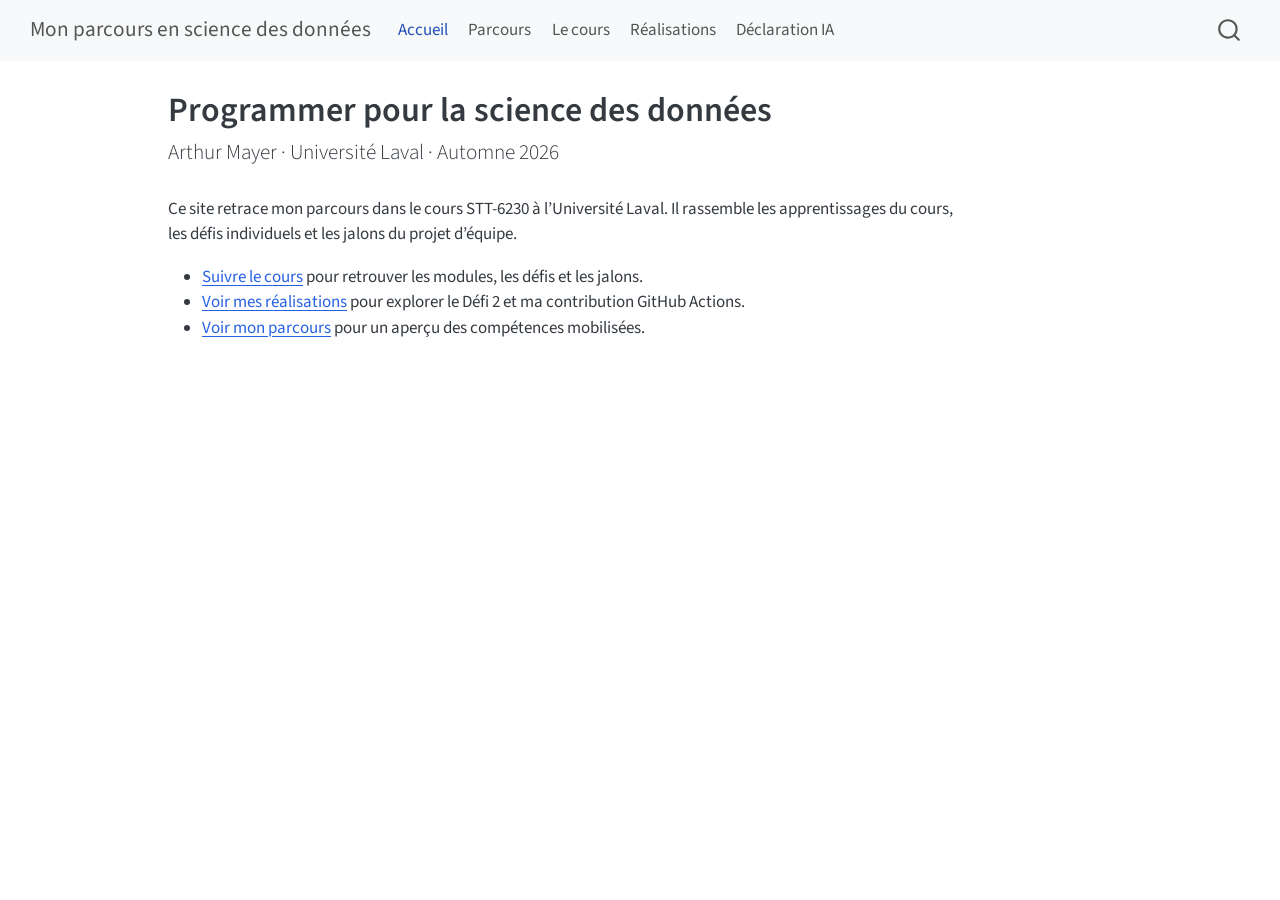
==== docs/index.html @ a4b21186 "agents, skills, ai-log, progression, readme, importation depot portfolio et projet, dossier du cours" ====
<!DOCTYPE html>
<html xmlns="http://www.w3.org/1999/xhtml" lang="fr" xml:lang="fr"><head>

<meta charset="utf-8">
<meta name="generator" content="quarto-1.5.57">

<meta name="viewport" content="width=device-width, initial-scale=1.0, user-scalable=yes">


<title>Programmer pour la science des données – Mon parcours en science des données</title>
<style>
code{white-space: pre-wrap;}
span.smallcaps{font-variant: small-caps;}
div.columns{display: flex; gap: min(4vw, 1.5em);}
div.column{flex: auto; overflow-x: auto;}
div.hanging-indent{margin-left: 1.5em; text-indent: -1.5em;}
ul.task-list{list-style: none;}
ul.task-list li input[type="checkbox"] {
  width: 0.8em;
  margin: 0 0.8em 0.2em -1em; /* quarto-specific, see https://github.com/quarto-dev/quarto-cli/issues/4556 */ 
  vertical-align: middle;
}
</style>


<script src="site_libs/quarto-nav/quarto-nav.js"></script>
<script src="site_libs/quarto-nav/headroom.min.js"></script>
<script src="site_libs/clipboard/clipboard.min.js"></script>
<script src="site_libs/quarto-search/autocomplete.umd.js"></script>
<script src="site_libs/quarto-search/fuse.min.js"></script>
<script src="site_libs/quarto-search/quarto-search.js"></script>
<meta name="quarto:offset" content="./">
<script src="site_libs/quarto-html/quarto.js"></script>
<script src="site_libs/quarto-html/popper.min.js"></script>
<script src="site_libs/quarto-html/tippy.umd.min.js"></script>
<script src="site_libs/quarto-html/anchor.min.js"></script>
<link href="site_libs/quarto-html/tippy.css" rel="stylesheet">
<link href="site_libs/quarto-html/quarto-syntax-highlighting.css" rel="stylesheet" id="quarto-text-highlighting-styles">
<script src="site_libs/bootstrap/bootstrap.min.js"></script>
<link href="site_libs/bootstrap/bootstrap-icons.css" rel="stylesheet">
<link href="site_libs/bootstrap/bootstrap.min.css" rel="stylesheet" id="quarto-bootstrap" data-mode="light">
<script id="quarto-search-options" type="application/json">{
  "location": "navbar",
  "copy-button": false,
  "collapse-after": 3,
  "panel-placement": "end",
  "type": "overlay",
  "limit": 50,
  "keyboard-shortcut": [
    "f",
    "/",
    "s"
  ],
  "show-item-context": false,
  "language": {
    "search-no-results-text": "Pas de résultats",
    "search-matching-documents-text": "documents trouvés",
    "search-copy-link-title": "Copier le lien vers la recherche",
    "search-hide-matches-text": "Cacher les correspondances additionnelles",
    "search-more-match-text": "correspondance de plus dans ce document",
    "search-more-matches-text": "correspondances de plus dans ce document",
    "search-clear-button-title": "Effacer",
    "search-text-placeholder": "",
    "search-detached-cancel-button-title": "Annuler",
    "search-submit-button-title": "Envoyer",
    "search-label": "Recherche"
  }
}</script>


</head>

<body class="nav-fixed">

<div id="quarto-search-results"></div>
  <header id="quarto-header" class="headroom fixed-top">
    <nav class="navbar navbar-expand-lg " data-bs-theme="dark">
      <div class="navbar-container container-fluid">
      <div class="navbar-brand-container mx-auto">
    <a class="navbar-brand" href="./index.html">
    <span class="navbar-title">Mon parcours en science des données</span>
    </a>
  </div>
            <div id="quarto-search" class="" title="Recherche"></div>
          <button class="navbar-toggler" type="button" data-bs-toggle="collapse" data-bs-target="#navbarCollapse" aria-controls="navbarCollapse" role="menu" aria-expanded="false" aria-label="Basculer la navigation" onclick="if (window.quartoToggleHeadroom) { window.quartoToggleHeadroom(); }">
  <span class="navbar-toggler-icon"></span>
</button>
          <div class="collapse navbar-collapse" id="navbarCollapse">
            <ul class="navbar-nav navbar-nav-scroll me-auto">
  <li class="nav-item">
    <a class="nav-link active" href="./index.html" aria-current="page"> 
<span class="menu-text">Accueil</span></a>
  </li>  
  <li class="nav-item">
    <a class="nav-link" href="./parcours.html"> 
<span class="menu-text">Parcours</span></a>
  </li>  
  <li class="nav-item">
    <a class="nav-link" href="./cours.html"> 
<span class="menu-text">Le cours</span></a>
  </li>  
  <li class="nav-item">
    <a class="nav-link" href="./realisations.html"> 
<span class="menu-text">Réalisations</span></a>
  </li>  
  <li class="nav-item">
    <a class="nav-link" href="./declaration-ia.html"> 
<span class="menu-text">Déclaration IA</span></a>
  </li>  
</ul>
          </div> <!-- /navcollapse -->
            <div class="quarto-navbar-tools">
</div>
      </div> <!-- /container-fluid -->
    </nav>
</header>
<!-- content -->
<div id="quarto-content" class="quarto-container page-columns page-rows-contents page-layout-article page-navbar">
<!-- sidebar -->
<!-- margin-sidebar -->
    <div id="quarto-margin-sidebar" class="sidebar margin-sidebar zindex-bottom">
        
    </div>
<!-- main -->
<main class="content" id="quarto-document-content">

<header id="title-block-header" class="quarto-title-block default">
<div class="quarto-title">
<h1 class="title">Programmer pour la science des données</h1>
<p class="subtitle lead">Arthur Mayer · Université Laval · Automne 2026</p>
</div>



<div class="quarto-title-meta">

    
  
    
  </div>
  


</header>


<p>Ce site retrace mon parcours dans le cours STT-6230 à l’Université Laval. Il rassemble les apprentissages du cours, les défis individuels et les jalons du projet d’équipe.</p>
<ul>
<li><a href="./cours.html">Suivre le cours</a> pour retrouver les modules, les défis et les jalons.</li>
<li><a href="./realisations.html">Voir mes réalisations</a> pour explorer le Défi 2 et ma contribution GitHub Actions.</li>
<li><a href="./parcours.html">Voir mon parcours</a> pour un aperçu des compétences mobilisées.</li>
</ul>



</main> <!-- /main -->
<script id="quarto-html-after-body" type="application/javascript">
window.document.addEventListener("DOMContentLoaded", function (event) {
  const toggleBodyColorMode = (bsSheetEl) => {
    const mode = bsSheetEl.getAttribute("data-mode");
    const bodyEl = window.document.querySelector("body");
    if (mode === "dark") {
      bodyEl.classList.add("quarto-dark");
      bodyEl.classList.remove("quarto-light");
    } else {
      bodyEl.classList.add("quarto-light");
      bodyEl.classList.remove("quarto-dark");
    }
  }
  const toggleBodyColorPrimary = () => {
    const bsSheetEl = window.document.querySelector("link#quarto-bootstrap");
    if (bsSheetEl) {
      toggleBodyColorMode(bsSheetEl);
    }
  }
  toggleBodyColorPrimary();  
  const icon = "";
  const anchorJS = new window.AnchorJS();
  anchorJS.options = {
    placement: 'right',
    icon: icon
  };
  anchorJS.add('.anchored');
  const isCodeAnnotation = (el) => {
    for (const clz of el.classList) {
      if (clz.startsWith('code-annotation-')) {                     
        return true;
      }
    }
    return false;
  }
  const onCopySuccess = function(e) {
    // button target
    const button = e.trigger;
    // don't keep focus
    button.blur();
    // flash "checked"
    button.classList.add('code-copy-button-checked');
    var currentTitle = button.getAttribute("title");
    button.setAttribute("title", "Copié");
    let tooltip;
    if (window.bootstrap) {
      button.setAttribute("data-bs-toggle", "tooltip");
      button.setAttribute("data-bs-placement", "left");
      button.setAttribute("data-bs-title", "Copié");
      tooltip = new bootstrap.Tooltip(button, 
        { trigger: "manual", 
          customClass: "code-copy-button-tooltip",
          offset: [0, -8]});
      tooltip.show();    
    }
    setTimeout(function() {
      if (tooltip) {
        tooltip.hide();
        button.removeAttribute("data-bs-title");
        button.removeAttribute("data-bs-toggle");
        button.removeAttribute("data-bs-placement");
      }
      button.setAttribute("title", currentTitle);
      button.classList.remove('code-copy-button-checked');
    }, 1000);
    // clear code selection
    e.clearSelection();
  }
  const getTextToCopy = function(trigger) {
      const codeEl = trigger.previousElementSibling.cloneNode(true);
      for (const childEl of codeEl.children) {
        if (isCodeAnnotation(childEl)) {
          childEl.remove();
        }
      }
      return codeEl.innerText;
  }
  const clipboard = new window.ClipboardJS('.code-copy-button:not([data-in-quarto-modal])', {
    text: getTextToCopy
  });
  clipboard.on('success', onCopySuccess);
  if (window.document.getElementById('quarto-embedded-source-code-modal')) {
    // For code content inside modals, clipBoardJS needs to be initialized with a container option
    // TODO: Check when it could be a function (https://github.com/zenorocha/clipboard.js/issues/860)
    const clipboardModal = new window.ClipboardJS('.code-copy-button[data-in-quarto-modal]', {
      text: getTextToCopy,
      container: window.document.getElementById('quarto-embedded-source-code-modal')
    });
    clipboardModal.on('success', onCopySuccess);
  }
    var localhostRegex = new RegExp(/^(?:http|https):\/\/localhost\:?[0-9]*\//);
    var mailtoRegex = new RegExp(/^mailto:/);
      var filterRegex = new RegExp('/' + window.location.host + '/');
    var isInternal = (href) => {
        return filterRegex.test(href) || localhostRegex.test(href) || mailtoRegex.test(href);
    }
    // Inspect non-navigation links and adorn them if external
 	var links = window.document.querySelectorAll('a[href]:not(.nav-link):not(.navbar-brand):not(.toc-action):not(.sidebar-link):not(.sidebar-item-toggle):not(.pagination-link):not(.no-external):not([aria-hidden]):not(.dropdown-item):not(.quarto-navigation-tool):not(.about-link)');
    for (var i=0; i<links.length; i++) {
      const link = links[i];
      if (!isInternal(link.href)) {
        // undo the damage that might have been done by quarto-nav.js in the case of
        // links that we want to consider external
        if (link.dataset.originalHref !== undefined) {
          link.href = link.dataset.originalHref;
        }
      }
    }
  function tippyHover(el, contentFn, onTriggerFn, onUntriggerFn) {
    const config = {
      allowHTML: true,
      maxWidth: 500,
      delay: 100,
      arrow: false,
      appendTo: function(el) {
          return el.parentElement;
      },
      interactive: true,
      interactiveBorder: 10,
      theme: 'quarto',
      placement: 'bottom-start',
    };
    if (contentFn) {
      config.content = contentFn;
    }
    if (onTriggerFn) {
      config.onTrigger = onTriggerFn;
    }
    if (onUntriggerFn) {
      config.onUntrigger = onUntriggerFn;
    }
    window.tippy(el, config); 
  }
  const noterefs = window.document.querySelectorAll('a[role="doc-noteref"]');
  for (var i=0; i<noterefs.length; i++) {
    const ref = noterefs[i];
    tippyHover(ref, function() {
      // use id or data attribute instead here
      let href = ref.getAttribute('data-footnote-href') || ref.getAttribute('href');
      try { href = new URL(href).hash; } catch {}
      const id = href.replace(/^#\/?/, "");
      const note = window.document.getElementById(id);
      if (note) {
        return note.innerHTML;
      } else {
        return "";
      }
    });
  }
  const xrefs = window.document.querySelectorAll('a.quarto-xref');
  const processXRef = (id, note) => {
    // Strip column container classes
    const stripColumnClz = (el) => {
      el.classList.remove("page-full", "page-columns");
      if (el.children) {
        for (const child of el.children) {
          stripColumnClz(child);
        }
      }
    }
    stripColumnClz(note)
    if (id === null || id.startsWith('sec-')) {
      // Special case sections, only their first couple elements
      const container = document.createElement("div");
      if (note.children && note.children.length > 2) {
        container.appendChild(note.children[0].cloneNode(true));
        for (let i = 1; i < note.children.length; i++) {
          const child = note.children[i];
          if (child.tagName === "P" && child.innerText === "") {
            continue;
          } else {
            container.appendChild(child.cloneNode(true));
            break;
          }
        }
        if (window.Quarto?.typesetMath) {
          window.Quarto.typesetMath(container);
        }
        return container.innerHTML
      } else {
        if (window.Quarto?.typesetMath) {
          window.Quarto.typesetMath(note);
        }
        return note.innerHTML;
      }
    } else {
      // Remove any anchor links if they are present
      const anchorLink = note.querySelector('a.anchorjs-link');
      if (anchorLink) {
        anchorLink.remove();
      }
      if (window.Quarto?.typesetMath) {
        window.Quarto.typesetMath(note);
      }
      // TODO in 1.5, we should make sure this works without a callout special case
      if (note.classList.contains("callout")) {
        return note.outerHTML;
      } else {
        return note.innerHTML;
      }
    }
  }
  for (var i=0; i<xrefs.length; i++) {
    const xref = xrefs[i];
    tippyHover(xref, undefined, function(instance) {
      instance.disable();
      let url = xref.getAttribute('href');
      let hash = undefined; 
      if (url.startsWith('#')) {
        hash = url;
      } else {
        try { hash = new URL(url).hash; } catch {}
      }
      if (hash) {
        const id = hash.replace(/^#\/?/, "");
        const note = window.document.getElementById(id);
        if (note !== null) {
          try {
            const html = processXRef(id, note.cloneNode(true));
            instance.setContent(html);
          } finally {
            instance.enable();
            instance.show();
          }
        } else {
          // See if we can fetch this
          fetch(url.split('#')[0])
          .then(res => res.text())
          .then(html => {
            const parser = new DOMParser();
            const htmlDoc = parser.parseFromString(html, "text/html");
            const note = htmlDoc.getElementById(id);
            if (note !== null) {
              const html = processXRef(id, note);
              instance.setContent(html);
            } 
          }).finally(() => {
            instance.enable();
            instance.show();
          });
        }
      } else {
        // See if we can fetch a full url (with no hash to target)
        // This is a special case and we should probably do some content thinning / targeting
        fetch(url)
        .then(res => res.text())
        .then(html => {
          const parser = new DOMParser();
          const htmlDoc = parser.parseFromString(html, "text/html");
          const note = htmlDoc.querySelector('main.content');
          if (note !== null) {
            // This should only happen for chapter cross references
            // (since there is no id in the URL)
            // remove the first header
            if (note.children.length > 0 && note.children[0].tagName === "HEADER") {
              note.children[0].remove();
            }
            const html = processXRef(null, note);
            instance.setContent(html);
          } 
        }).finally(() => {
          instance.enable();
          instance.show();
        });
      }
    }, function(instance) {
    });
  }
      let selectedAnnoteEl;
      const selectorForAnnotation = ( cell, annotation) => {
        let cellAttr = 'data-code-cell="' + cell + '"';
        let lineAttr = 'data-code-annotation="' +  annotation + '"';
        const selector = 'span[' + cellAttr + '][' + lineAttr + ']';
        return selector;
      }
      const selectCodeLines = (annoteEl) => {
        const doc = window.document;
        const targetCell = annoteEl.getAttribute("data-target-cell");
        const targetAnnotation = annoteEl.getAttribute("data-target-annotation");
        const annoteSpan = window.document.querySelector(selectorForAnnotation(targetCell, targetAnnotation));
        const lines = annoteSpan.getAttribute("data-code-lines").split(",");
        const lineIds = lines.map((line) => {
          return targetCell + "-" + line;
        })
        let top = null;
        let height = null;
        let parent = null;
        if (lineIds.length > 0) {
            //compute the position of the single el (top and bottom and make a div)
            const el = window.document.getElementById(lineIds[0]);
            top = el.offsetTop;
            height = el.offsetHeight;
            parent = el.parentElement.parentElement;
          if (lineIds.length > 1) {
            const lastEl = window.document.getElementById(lineIds[lineIds.length - 1]);
            const bottom = lastEl.offsetTop + lastEl.offsetHeight;
            height = bottom - top;
          }
          if (top !== null && height !== null && parent !== null) {
            // cook up a div (if necessary) and position it 
            let div = window.document.getElementById("code-annotation-line-highlight");
            if (div === null) {
              div = window.document.createElement("div");
              div.setAttribute("id", "code-annotation-line-highlight");
              div.style.position = 'absolute';
              parent.appendChild(div);
            }
            div.style.top = top - 2 + "px";
            div.style.height = height + 4 + "px";
            div.style.left = 0;
            let gutterDiv = window.document.getElementById("code-annotation-line-highlight-gutter");
            if (gutterDiv === null) {
              gutterDiv = window.document.createElement("div");
              gutterDiv.setAttribute("id", "code-annotation-line-highlight-gutter");
              gutterDiv.style.position = 'absolute';
              const codeCell = window.document.getElementById(targetCell);
              const gutter = codeCell.querySelector('.code-annotation-gutter');
              gutter.appendChild(gutterDiv);
            }
            gutterDiv.style.top = top - 2 + "px";
            gutterDiv.style.height = height + 4 + "px";
          }
          selectedAnnoteEl = annoteEl;
        }
      };
      const unselectCodeLines = () => {
        const elementsIds = ["code-annotation-line-highlight", "code-annotation-line-highlight-gutter"];
        elementsIds.forEach((elId) => {
          const div = window.document.getElementById(elId);
          if (div) {
            div.remove();
          }
        });
        selectedAnnoteEl = undefined;
      };
        // Handle positioning of the toggle
    window.addEventListener(
      "resize",
      throttle(() => {
        elRect = undefined;
        if (selectedAnnoteEl) {
          selectCodeLines(selectedAnnoteEl);
        }
      }, 10)
    );
    function throttle(fn, ms) {
    let throttle = false;
    let timer;
      return (...args) => {
        if(!throttle) { // first call gets through
            fn.apply(this, args);
            throttle = true;
        } else { // all the others get throttled
            if(timer) clearTimeout(timer); // cancel #2
            timer = setTimeout(() => {
              fn.apply(this, args);
              timer = throttle = false;
            }, ms);
        }
      };
    }
      // Attach click handler to the DT
      const annoteDls = window.document.querySelectorAll('dt[data-target-cell]');
      for (const annoteDlNode of annoteDls) {
        annoteDlNode.addEventListener('click', (event) => {
          const clickedEl = event.target;
          if (clickedEl !== selectedAnnoteEl) {
            unselectCodeLines();
            const activeEl = window.document.querySelector('dt[data-target-cell].code-annotation-active');
            if (activeEl) {
              activeEl.classList.remove('code-annotation-active');
            }
            selectCodeLines(clickedEl);
            clickedEl.classList.add('code-annotation-active');
          } else {
            // Unselect the line
            unselectCodeLines();
            clickedEl.classList.remove('code-annotation-active');
          }
        });
      }
  const findCites = (el) => {
    const parentEl = el.parentElement;
    if (parentEl) {
      const cites = parentEl.dataset.cites;
      if (cites) {
        return {
          el,
          cites: cites.split(' ')
        };
      } else {
        return findCites(el.parentElement)
      }
    } else {
      return undefined;
    }
  };
  var bibliorefs = window.document.querySelectorAll('a[role="doc-biblioref"]');
  for (var i=0; i<bibliorefs.length; i++) {
    const ref = bibliorefs[i];
    const citeInfo = findCites(ref);
    if (citeInfo) {
      tippyHover(citeInfo.el, function() {
        var popup = window.document.createElement('div');
        citeInfo.cites.forEach(function(cite) {
          var citeDiv = window.document.createElement('div');
          citeDiv.classList.add('hanging-indent');
          citeDiv.classList.add('csl-entry');
          var biblioDiv = window.document.getElementById('ref-' + cite);
          if (biblioDiv) {
            citeDiv.innerHTML = biblioDiv.innerHTML;
          }
          popup.appendChild(citeDiv);
        });
        return popup.innerHTML;
      });
    }
  }
});
</script>
</div> <!-- /content -->




</body></html>
---- docs/site_libs/quarto-html/tippy.css ----
.tippy-box[data-animation=fade][data-state=hidden]{opacity:0}[data-tippy-root]{max-width:calc(100vw - 10px)}.tippy-box{position:relative;background-color:#333;color:#fff;border-radius:4px;font-size:14px;line-height:1.4;white-space:normal;outline:0;transition-property:transform,visibility,opacity}.tippy-box[data-placement^=top]>.tippy-arrow{bottom:0}.tippy-box[data-placement^=top]>.tippy-arrow:before{bottom:-7px;left:0;border-width:8px 8px 0;border-top-color:initial;transform-origin:center top}.tippy-box[data-placement^=bottom]>.tippy-arrow{top:0}.tippy-box[data-placement^=bottom]>.tippy-arrow:before{top:-7px;left:0;border-width:0 8px 8px;border-bottom-color:initial;transform-origin:center bottom}.tippy-box[data-placement^=left]>.tippy-arrow{right:0}.tippy-box[data-placement^=left]>.tippy-arrow:before{border-width:8px 0 8px 8px;border-left-color:initial;right:-7px;transform-origin:center left}.tippy-box[data-placement^=right]>.tippy-arrow{left:0}.tippy-box[data-placement^=right]>.tippy-arrow:before{left:-7px;border-width:8px 8px 8px 0;border-right-color:initial;transform-origin:center right}.tippy-box[data-inertia][data-state=visible]{transition-timing-function:cubic-bezier(.54,1.5,.38,1.11)}.tippy-arrow{width:16px;height:16px;color:#333}.tippy-arrow:before{content:"";position:absolute;border-color:transparent;border-style:solid}.tippy-content{position:relative;padding:5px 9px;z-index:1}
---- docs/site_libs/quarto-html/quarto-syntax-highlighting.css ----
/* quarto syntax highlight colors */
:root {
  --quarto-hl-ot-color: #003B4F;
  --quarto-hl-at-color: #657422;
  --quarto-hl-ss-color: #20794D;
  --quarto-hl-an-color: #5E5E5E;
  --quarto-hl-fu-color: #4758AB;
  --quarto-hl-st-color: #20794D;
  --quarto-hl-cf-color: #003B4F;
  --quarto-hl-op-color: #5E5E5E;
  --quarto-hl-er-color: #AD0000;
  --quarto-hl-bn-color: #AD0000;
  --quarto-hl-al-color: #AD0000;
  --quarto-hl-va-color: #111111;
  --quarto-hl-bu-color: inherit;
  --quarto-hl-ex-color: inherit;
  --quarto-hl-pp-color: #AD0000;
  --quarto-hl-in-color: #5E5E5E;
  --quarto-hl-vs-color: #20794D;
  --quarto-hl-wa-color: #5E5E5E;
  --quarto-hl-do-color: #5E5E5E;
  --quarto-hl-im-color: #00769E;
  --quarto-hl-ch-color: #20794D;
  --quarto-hl-dt-color: #AD0000;
  --quarto-hl-fl-color: #AD0000;
  --quarto-hl-co-color: #5E5E5E;
  --quarto-hl-cv-color: #5E5E5E;
  --quarto-hl-cn-color: #8f5902;
  --quarto-hl-sc-color: #5E5E5E;
  --quarto-hl-dv-color: #AD0000;
  --quarto-hl-kw-color: #003B4F;
}

/* other quarto variables */
:root {
  --quarto-font-monospace: SFMono-Regular, Menlo, Monaco, Consolas, "Liberation Mono", "Courier New", monospace;
}

pre > code.sourceCode > span {
  color: #003B4F;
}

code span {
  color: #003B4F;
}

code.sourceCode > span {
  color: #003B4F;
}

div.sourceCode,
div.sourceCode pre.sourceCode {
  color: #003B4F;
}

code span.ot {
  color: #003B4F;
  font-style: inherit;
}

code span.at {
  color: #657422;
  font-style: inherit;
}

code span.ss {
  color: #20794D;
  font-style: inherit;
}

code span.an {
  color: #5E5E5E;
  font-style: inherit;
}

code span.fu {
  color: #4758AB;
  font-style: inherit;
}

code span.st {
  color: #20794D;
  font-style: inherit;
}

code span.cf {
  color: #003B4F;
  font-weight: bold;
  font-style: inherit;
}

code span.op {
  color: #5E5E5E;
  font-style: inherit;
}

code span.er {
  color: #AD0000;
  font-style: inherit;
}

code span.bn {
  color: #AD0000;
  font-style: inherit;
}

code span.al {
  color: #AD0000;
  font-style: inherit;
}

code span.va {
  color: #111111;
  font-style: inherit;
}

code span.bu {
  font-style: inherit;
}

code span.ex {
  font-style: inherit;
}

code span.pp {
  color: #AD0000;
  font-style: inherit;
}

code span.in {
  color: #5E5E5E;
  font-style: inherit;
}

code span.vs {
  color: #20794D;
  font-style: inherit;
}

code span.wa {
  color: #5E5E5E;
  font-style: italic;
}

code span.do {
  color: #5E5E5E;
  font-style: italic;
}

code span.im {
  color: #00769E;
  font-style: inherit;
}

code span.ch {
  color: #20794D;
  font-style: inherit;
}

code span.dt {
  color: #AD0000;
  font-style: inherit;
}

code span.fl {
  color: #AD0000;
  font-style: inherit;
}

code span.co {
  color: #5E5E5E;
  font-style: inherit;
}

code span.cv {
  color: #5E5E5E;
  font-style: italic;
}

code span.cn {
  color: #8f5902;
  font-style: inherit;
}

code span.sc {
  color: #5E5E5E;
  font-style: inherit;
}

code span.dv {
  color: #AD0000;
  font-style: inherit;
}

code span.kw {
  color: #003B4F;
  font-weight: bold;
  font-style: inherit;
}

.prevent-inlining {
  content: "</";
}

/*# sourceMappingURL=debc5d5d77c3f9108843748ff7464032.css.map */
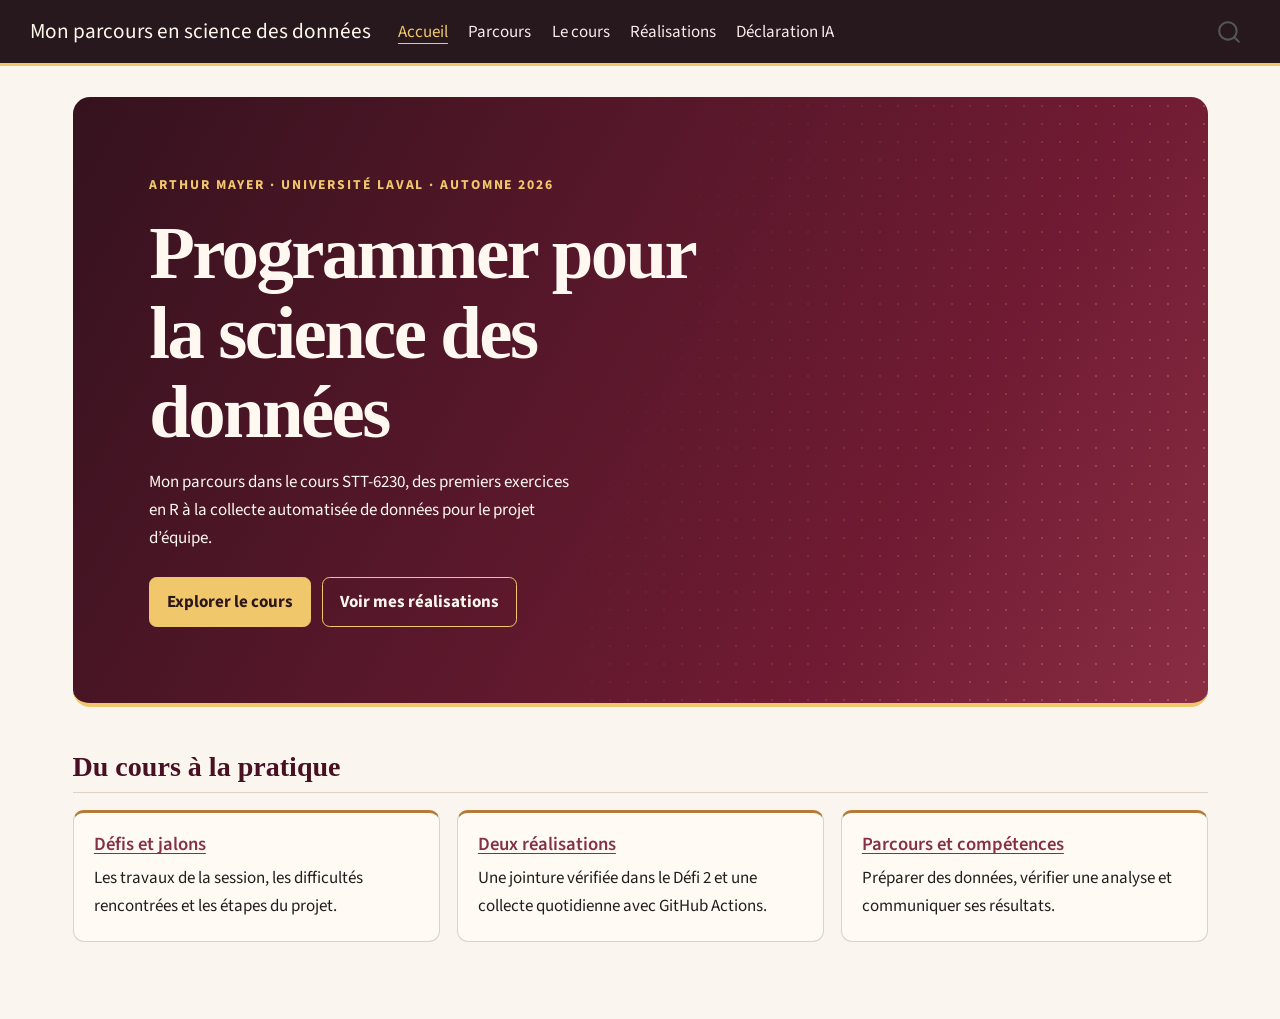
==== commit b11bd0b6: "changements de template site quarto" ====
--- a/docs/index.html
+++ b/docs/index.html
@@ -68,6 +68,7 @@
 }</script>
 
 
+<link rel="stylesheet" href="assets/styles.css">
 </head>
 
 <body class="nav-fixed">
@@ -92,19 +93,19 @@
 <span class="menu-text">Accueil</span></a>
   </li>  
   <li class="nav-item">
-    <a class="nav-link" href="./parcours.html"> 
+    <a class="nav-link" href="./pages/parcours.html"> 
 <span class="menu-text">Parcours</span></a>
   </li>  
   <li class="nav-item">
-    <a class="nav-link" href="./cours.html"> 
+    <a class="nav-link" href="./pages/cours.html"> 
 <span class="menu-text">Le cours</span></a>
   </li>  
   <li class="nav-item">
-    <a class="nav-link" href="./realisations.html"> 
+    <a class="nav-link" href="./pages/realisations/index.html"> 
 <span class="menu-text">Réalisations</span></a>
   </li>  
   <li class="nav-item">
-    <a class="nav-link" href="./declaration-ia.html"> 
+    <a class="nav-link" href="./pages/declaration-ia.html"> 
 <span class="menu-text">Déclaration IA</span></a>
   </li>  
 </ul>
@@ -115,43 +116,47 @@
     </nav>
 </header>
 <!-- content -->
-<div id="quarto-content" class="quarto-container page-columns page-rows-contents page-layout-article page-navbar">
+<div id="quarto-content" class="quarto-container page-columns page-rows-contents page-layout-full page-navbar">
 <!-- sidebar -->
 <!-- margin-sidebar -->
-    <div id="quarto-margin-sidebar" class="sidebar margin-sidebar zindex-bottom">
-        
-    </div>
+    
 <!-- main -->
-<main class="content" id="quarto-document-content">
-
-<header id="title-block-header" class="quarto-title-block default">
-<div class="quarto-title">
-<h1 class="title">Programmer pour la science des données</h1>
-<p class="subtitle lead">Arthur Mayer · Université Laval · Automne 2026</p>
+<main class="content column-page" id="quarto-document-content">
+
+
+
+
+<div class="site-hero">
+<div class="hero-label">
+<p>Arthur Mayer · Université Laval · Automne 2026</p>
 </div>
-
-
-
-<div class="quarto-title-meta">
-
-    
-  
-    
-  </div>
-  
-
-
-</header>
-
-
-<p>Ce site retrace mon parcours dans le cours STT-6230 à l’Université Laval. Il rassemble les apprentissages du cours, les défis individuels et les jalons du projet d’équipe.</p>
-<ul>
-<li><a href="./cours.html">Suivre le cours</a> pour retrouver les modules, les défis et les jalons.</li>
-<li><a href="./realisations.html">Voir mes réalisations</a> pour explorer le Défi 2 et ma contribution GitHub Actions.</li>
-<li><a href="./parcours.html">Voir mon parcours</a> pour un aperçu des compétences mobilisées.</li>
-</ul>
-
-
+<section id="programmer-pour-la-science-des-données" class="level1 unnumbered">
+<h1 class="unnumbered">Programmer pour la science des données</h1>
+<p>Mon parcours dans le cours STT-6230, des premiers exercices en R à la collecte automatisée de données pour le projet d’équipe.</p>
+<div class="hero-actions">
+<p><a href="./pages/cours.html">Explorer le cours</a> <a href="./pages/realisations/index.html">Voir mes réalisations</a></p>
+</div>
+</section>
+</div>
+<section id="du-cours-à-la-pratique" class="level2">
+<h2 class="anchored" data-anchor-id="du-cours-à-la-pratique">Du cours à la pratique</h2>
+<div class="home-grid">
+<section id="défis-et-jalons" class="level3 home-card">
+<h3 class="anchored" data-anchor-id="défis-et-jalons"><a href="./pages/cours.html">Défis et jalons</a></h3>
+<p>Les travaux de la session, les difficultés rencontrées et les étapes du projet.</p>
+</section>
+<section id="deux-réalisations" class="level3 home-card">
+<h3 class="anchored" data-anchor-id="deux-réalisations"><a href="./pages/realisations/index.html">Deux réalisations</a></h3>
+<p>Une jointure vérifiée dans le Défi 2 et une collecte quotidienne avec GitHub Actions.</p>
+</section>
+<section id="parcours-et-compétences" class="level3 home-card">
+<h3 class="anchored" data-anchor-id="parcours-et-compétences"><a href="./pages/parcours.html">Parcours et compétences</a></h3>
+<p>Préparer des données, vérifier une analyse et communiquer ses résultats.</p>
+</section>
+</div>
+
+
+</section>
 
 </main> <!-- /main -->
 <script id="quarto-html-after-body" type="application/javascript">
--- a/docs/assets/styles.css
+++ b/docs/assets/styles.css
@@ -0,0 +1,139 @@
+/* Palette du site personnel, inspirée de l’Université Laval. */
+:root {
+  --ink: #251c1d;
+  --wine: #791b32;
+  --wine-dark: #491023;
+  --gold: #f1c76c;
+  --paper: #faf6ef;
+  --line: #dfd2c3;
+  --bs-body-bg: var(--paper);
+  --bs-body-color: var(--ink);
+  --bs-link-color-rgb: 121, 27, 50;
+  --bs-link-hover-color-rgb: 73, 16, 35;
+}
+
+body { line-height: 1.65; }
+
+#quarto-header .navbar {
+  --bs-navbar-color: #f6eae9;
+  --bs-navbar-hover-color: var(--gold);
+  --bs-navbar-active-color: var(--gold);
+  --bs-navbar-brand-color: #fff8ed;
+  --bs-navbar-brand-hover-color: var(--gold);
+  background: #27181e;
+  border-bottom: 3px solid var(--gold);
+}
+
+#quarto-header .navbar .nav-link.active {
+  text-decoration: underline;
+  text-underline-offset: .35em;
+}
+
+:focus-visible {
+  outline: 3px solid #a64a25;
+  outline-offset: 4px;
+}
+
+#quarto-header :focus-visible, .site-hero :focus-visible {
+  outline-color: var(--gold);
+}
+
+main h1, main h2 {
+  font-family: Georgia, 'Times New Roman', serif;
+  font-weight: 700;
+  color: var(--wine-dark);
+}
+
+main h2 { border-bottom-color: var(--line); }
+#TOC a.active { color: var(--wine) !important; border-left-color: var(--wine) !important; }
+
+main table {
+  --bs-table-bg: #fffaf3;
+  --bs-table-striped-bg: #f4eae0;
+  --bs-table-border-color: var(--line);
+}
+main table thead th {
+  background: #eee0d5;
+  color: var(--wine-dark);
+}
+
+.site-hero {
+  position: relative;
+  overflow: hidden;
+  isolation: isolate;
+  margin: 0 0 2.5rem;
+  padding: clamp(1.75rem, 6vw, 4.75rem);
+  border-radius: 1rem;
+  border-bottom: 4px solid var(--gold);
+  background: linear-gradient(120deg, #35121e, #701b33 72%, #892d43);
+  color: #fff8f0;
+}
+
+.site-hero::before {
+  content: '';
+  position: absolute;
+  z-index: -1;
+  inset: 0 0 0 45%;
+  background: radial-gradient(circle, #ffd887 1px, transparent 1.6px) 0 0 / 18px 18px;
+  mask-image: linear-gradient(110deg, transparent 12%, #000 90%);
+  opacity: .24;
+  pointer-events: none;
+}
+
+.hero-label {
+  color: var(--gold);
+  font-size: .8rem;
+  font-weight: 750;
+  letter-spacing: .14em;
+  text-transform: uppercase;
+}
+
+.site-hero h1 {
+  max-width: 15ch;
+  color: inherit;
+  font-size: clamp(2.25rem, 6vw, 4.4rem);
+  letter-spacing: -.035em;
+  line-height: 1.06;
+  margin: .5rem 0 1rem;
+  overflow-wrap: anywhere;
+}
+
+.site-hero .level1 > p { max-width: 54ch; }
+.hero-actions { margin-top: 1.45rem; }
+.hero-actions p { display: flex; flex-wrap: wrap; gap: .65rem; margin-bottom: 0; }
+.hero-actions a {
+  display: inline-block;
+  border: 1px solid var(--gold);
+  border-radius: .45rem;
+  padding: .58rem 1rem;
+  color: #fff8f0;
+  font-weight: 700;
+  text-decoration: none;
+}
+.hero-actions a:first-child {
+  background: var(--gold);
+  color: #2c1619;
+}
+.hero-actions a:hover { text-decoration: underline; }
+
+.home-grid {
+  display: grid;
+  grid-template-columns: repeat(3, minmax(0, 1fr));
+  gap: 1rem;
+}
+
+.home-card {
+  background: #fffaf4;
+  border: 1px solid var(--line);
+  border-top: 3px solid #b57a37;
+  border-radius: .65rem;
+  padding: 1.2rem;
+}
+
+.home-card h3 { font-size: 1.1rem; margin: 0 0 .5rem; }
+.home-card p:last-child { margin-bottom: 0; }
+
+@media (max-width: 720px) {
+  .home-grid { grid-template-columns: 1fr; }
+  .site-hero { margin-bottom: 1.5rem; }
+}
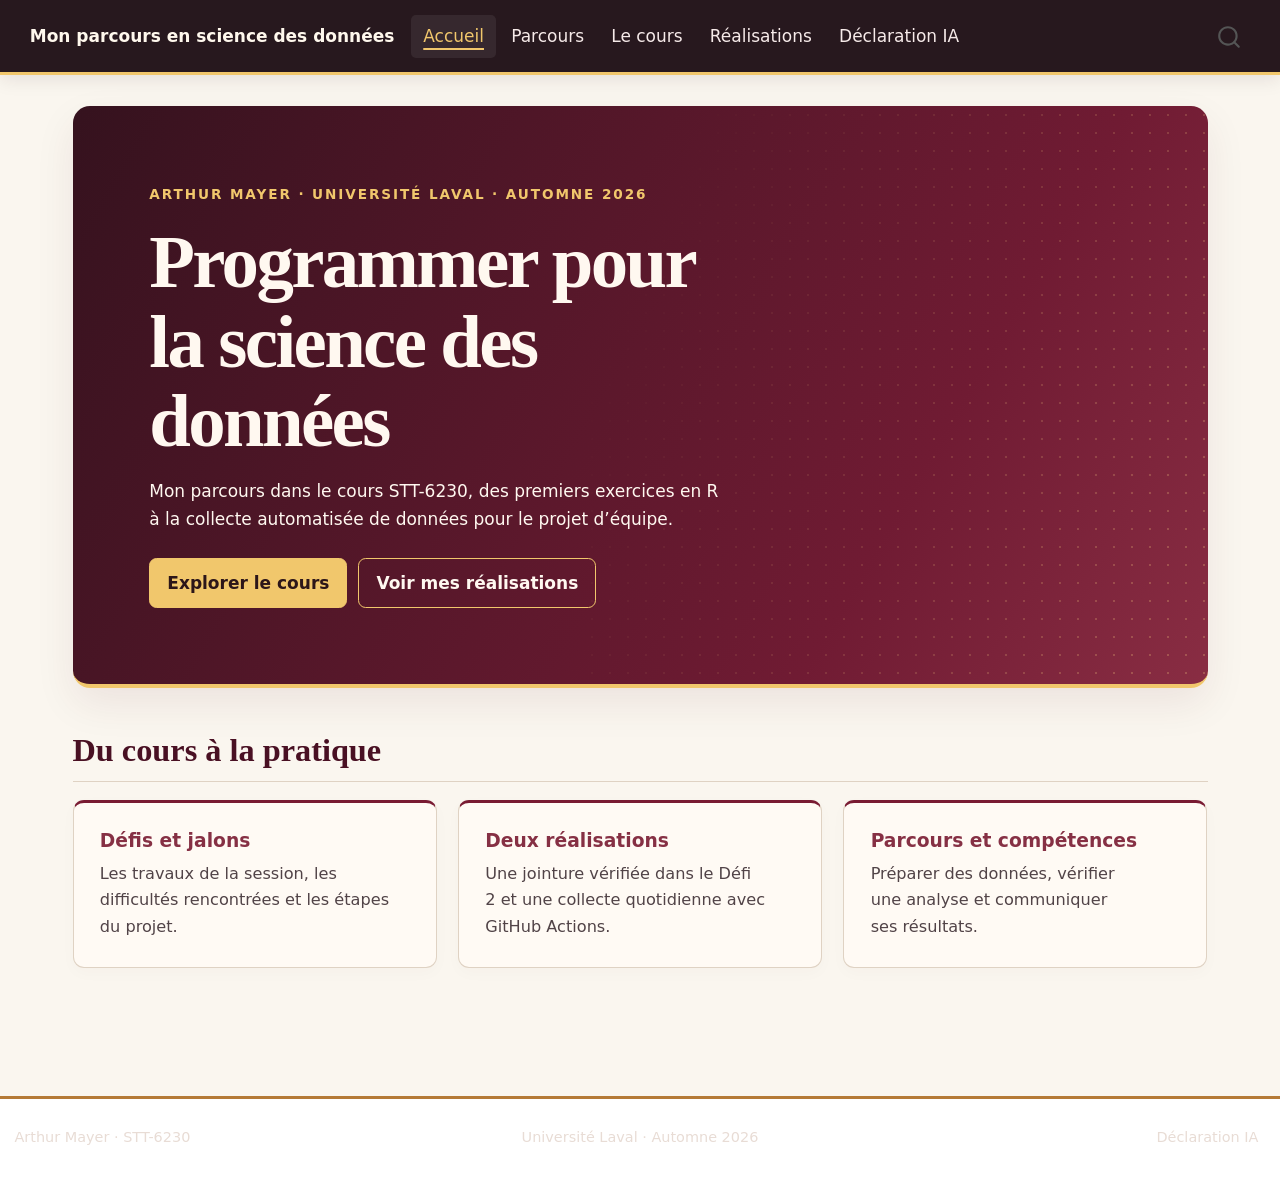
==== commit a6227263: "template test" ====
--- a/docs/index.html
+++ b/docs/index.html
@@ -580,6 +580,25 @@
 });
 </script>
 </div> <!-- /content -->
+<footer class="footer">
+  <div class="nav-footer">
+    <div class="nav-footer-left">
+<p>Arthur Mayer · STT-6230</p>
+</div>   
+    <div class="nav-footer-center">
+<p>Université Laval · Automne 2026</p>
+</div>
+    <div class="nav-footer-right">
+      <ul class="footer-items list-unstyled">
+    <li class="nav-item">
+    <a class="nav-link" href="./pages/declaration-ia.html">
+<p>Déclaration IA</p>
+</a>
+  </li>  
+</ul>
+    </div>
+  </div>
+</footer>
 
 
 
--- a/docs/assets/styles.css
+++ b/docs/assets/styles.css
@@ -137,3 +137,153 @@
   .home-grid { grid-template-columns: 1fr; }
   .site-hero { margin-bottom: 1.5rem; }
 }
+
+/* Navigation et rythme des pages. */
+html { scroll-padding-top: 6rem; }
+body { font-family: "Segoe UI", system-ui, sans-serif; }
+#quarto-header .navbar {
+  padding-block: .8rem;
+  box-shadow: 0 4px 18px #27181e1a;
+}
+#quarto-header .navbar-brand {
+  max-width: min(28rem, 70vw);
+  white-space: normal;
+  font-size: 1rem;
+  font-weight: 650;
+  line-height: 1.3;
+}
+#quarto-header .navbar-nav { gap: .2rem; }
+#quarto-header .navbar .nav-link {
+  padding: .45rem .7rem;
+  border-radius: .3rem;
+}
+#quarto-header .navbar .nav-link.active {
+  background: #ffffff12;
+  text-decoration-thickness: 2px;
+}
+#quarto-header .navbar .nav-link:hover { background: #ffffff0c; }
+
+main.content { padding-bottom: 3rem; }
+main.content > section { margin-top: 2.25rem; }
+main.content > section > h2 {
+  padding-bottom: .65rem;
+  margin-bottom: 1.1rem;
+  font-size: clamp(1.5rem, 3vw, 1.9rem);
+}
+main h3 { color: var(--wine-dark); font-size: 1.15rem; font-weight: 650; }
+main p, main li { text-wrap: pretty; }
+main a { text-underline-offset: .18em; }
+main li + li { margin-top: .35rem; }
+
+/* Bandeau commun aux pages intérieures. */
+#title-block-header {
+  position: relative;
+  background: linear-gradient(115deg, var(--wine-dark), var(--wine));
+  color: #fff8f0;
+  border-radius: .75rem;
+  border-bottom: 4px solid var(--gold);
+  padding: clamp(1.5rem, 4vw, 2.5rem);
+  margin: 0 0 2.5rem;
+  box-shadow: 0 12px 30px #4910230d;
+}
+#title-block-header h1 {
+  color: inherit;
+  line-height: 1.15;
+  font-size: clamp(2rem, 4vw, 2.8rem);
+  letter-spacing: -.025em;
+  margin-bottom: .5rem;
+}
+#title-block-header .subtitle {
+  color: #f3ded9;
+  font-size: 1.05rem;
+  margin-bottom: 0;
+}
+#title-block-header .quarto-title-meta:empty { display: none; }
+
+/* Sommaire et tableaux. */
+#TOC {
+  border-left: 1px solid var(--line);
+  padding: .7rem 0 .7rem .8rem;
+  font-size: .85rem;
+}
+#TOC h2 {
+  font-size: .73rem;
+  font-weight: 750;
+  text-transform: uppercase;
+  letter-spacing: .09em;
+  color: var(--wine);
+  margin-bottom: .8rem;
+}
+#TOC a { line-height: 1.5; }
+main table {
+  margin-block: 1.5rem;
+  font-size: .92rem;
+  border-bottom: 2px solid var(--line);
+}
+main table th, main table td { padding: .85rem 1rem; }
+main table thead th {
+  background: var(--wine-dark);
+  color: #fff8f0;
+  font-weight: 600;
+  border-bottom: 3px solid var(--gold);
+}
+main table tbody tr:nth-child(even) td { background: #f3eae0; }
+main :not(pre) > code {
+  color: #6c1930;
+  background: #efe3dc;
+  border-radius: .2rem;
+  padding: .1em .3em;
+}
+main blockquote {
+  color: var(--ink);
+  border-left: 3px solid #b57a37;
+  background: #f2e9dc;
+  padding: 1rem 1.25rem;
+  border-radius: 0 .4rem .4rem 0;
+}
+
+/* Accueil et cartes. */
+.site-hero { box-shadow: 0 16px 40px #49102314; }
+.home-grid { gap: 1.25rem; }
+.home-card {
+  padding: 1.55rem;
+  border-top-color: var(--wine);
+  box-shadow: 0 5px 16px #49102306;
+}
+.home-card h3 a { text-decoration: none; }
+.home-card h3 a:hover { text-decoration: underline; }
+.home-card p { color: #514347; font-size: .95rem; }
+
+/* Bandeau de bas de page. */
+footer.footer {
+  background: #27181e;
+  color: #e8dcd5;
+  border-top: 3px solid #b57a37;
+}
+.nav-footer { padding: 1.4rem max(1.25rem, 4vw); gap: 1rem; }
+.nav-footer, .nav-footer p { color: #e8dcd5; font-size: .85rem; }
+.nav-footer a { color: var(--gold); text-underline-offset: .2em; }
+.nav-footer a:hover { color: #fff8f0; }
+.nav-footer :focus-visible { outline-color: var(--gold); }
+
+@media (max-width: 991px) {
+  #quarto-header .navbar-collapse { padding-top: .75rem; }
+  #quarto-header .navbar .nav-link { padding: .65rem .75rem; }
+}
+@media (max-width: 720px) {
+  #title-block-header { margin-bottom: 1.75rem; }
+  main.content > section { margin-top: 1.75rem; }
+  .home-card { padding: 1.25rem; }
+  main table { display: block; max-width: 100%; overflow-x: auto; }
+  main table th, main table td { min-width: 8rem; }
+  .nav-footer { flex-direction: column; align-items: center; text-align: center; }
+  .nav-footer > div { text-align: center; }
+}
+@media (prefers-reduced-motion: reduce) {
+  html { scroll-behavior: auto !important; }
+}
+@media print {
+  #title-block-header, .site-hero { background: white; color: black; box-shadow: none; }
+  #title-block-header h1, #title-block-header .subtitle, .site-hero h1, .hero-label { color: black; }
+  .home-card { box-shadow: none; }
+}
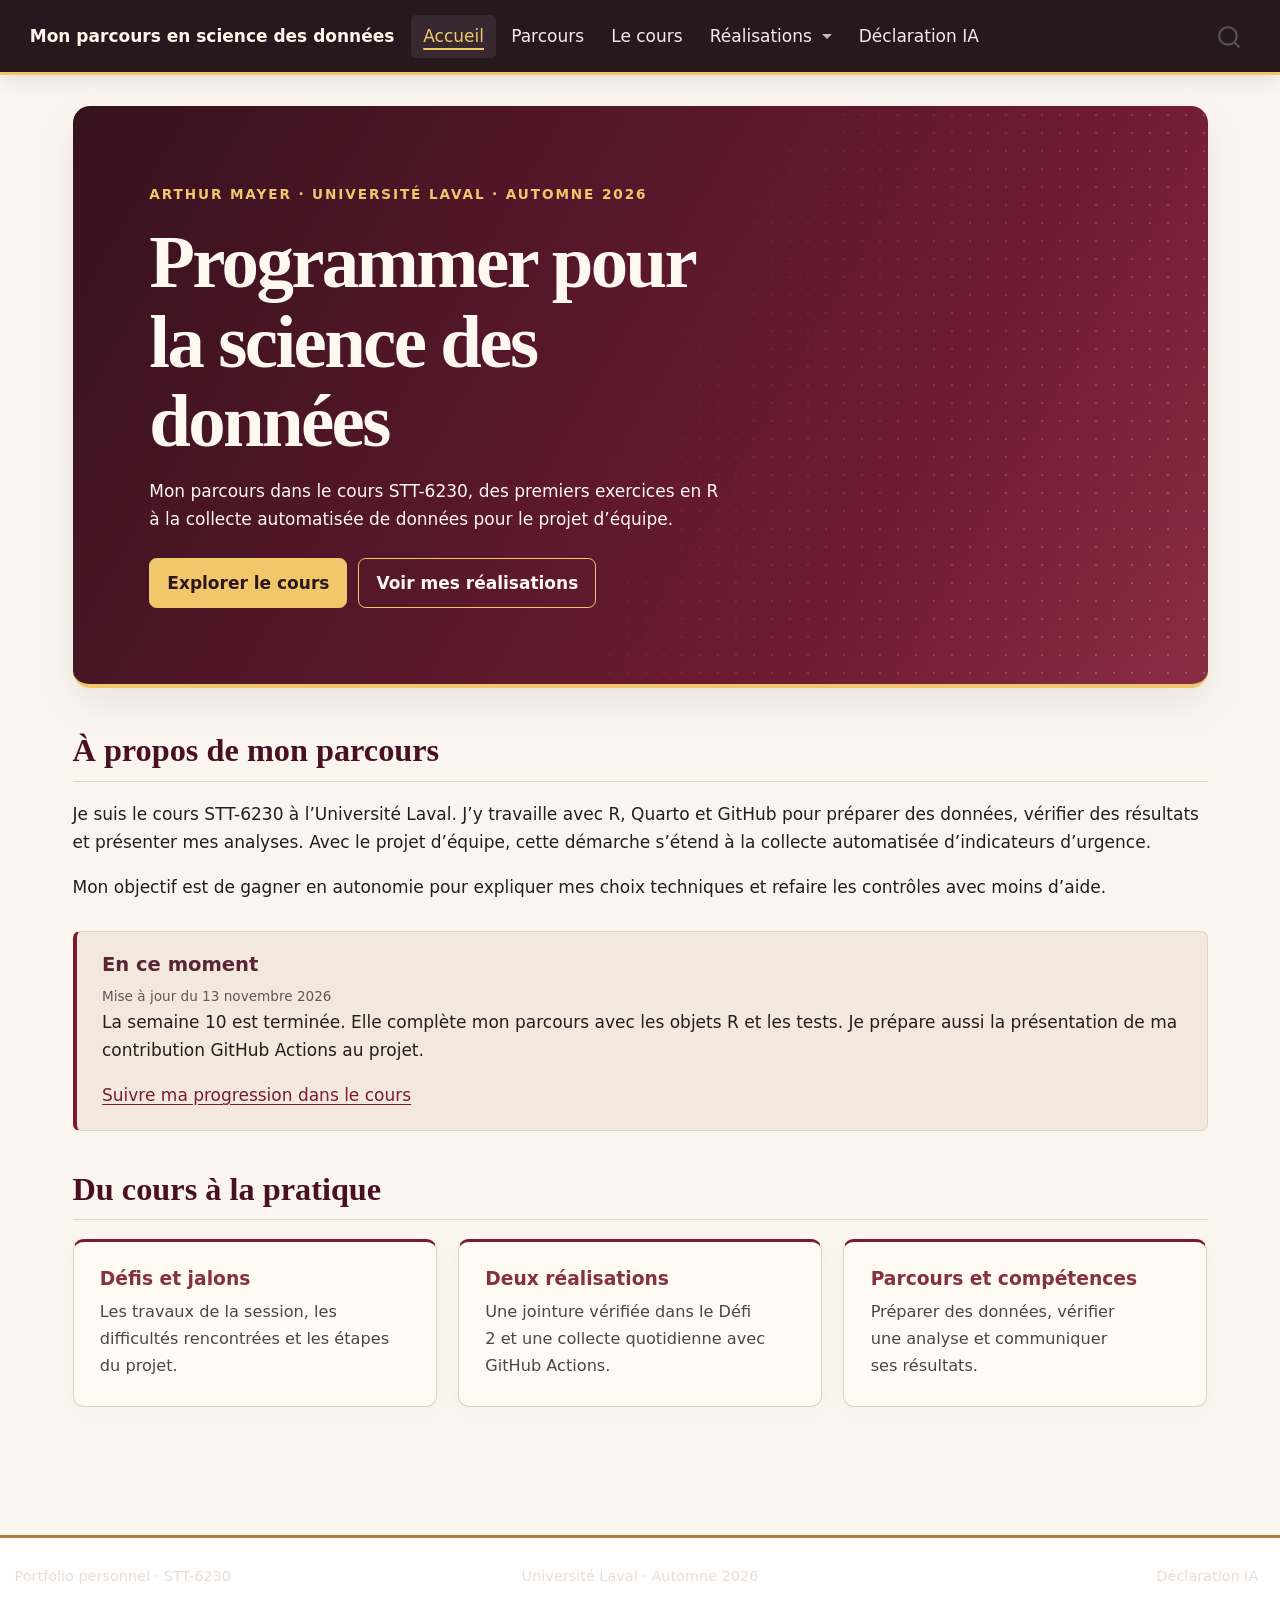
==== commit 073691b6: "rajout section acceuil" ====
--- a/docs/index.html
+++ b/docs/index.html
@@ -30,6 +30,7 @@
 <script src="site_libs/quarto-search/fuse.min.js"></script>
 <script src="site_libs/quarto-search/quarto-search.js"></script>
 <meta name="quarto:offset" content="./">
+<link href="./assets/favicon.svg" rel="icon" type="image/svg+xml">
 <script src="site_libs/quarto-html/quarto.js"></script>
 <script src="site_libs/quarto-html/popper.min.js"></script>
 <script src="site_libs/quarto-html/tippy.umd.min.js"></script>
@@ -100,10 +101,25 @@
     <a class="nav-link" href="./pages/cours.html"> 
 <span class="menu-text">Le cours</span></a>
   </li>  
-  <li class="nav-item">
-    <a class="nav-link" href="./pages/realisations/index.html"> 
-<span class="menu-text">Réalisations</span></a>
-  </li>  
+  <li class="nav-item dropdown ">
+    <a class="nav-link dropdown-toggle" href="#" id="nav-menu-réalisations" role="link" data-bs-toggle="dropdown" aria-expanded="false">
+ <span class="menu-text">Réalisations</span>
+    </a>
+    <ul class="dropdown-menu" aria-labelledby="nav-menu-réalisations">    
+        <li>
+    <a class="dropdown-item" href="./pages/realisations/index.html">
+ <span class="dropdown-text">Vue d’ensemble</span></a>
+  </li>  
+        <li>
+    <a class="dropdown-item" href="./pages/realisations/defi-2.html">
+ <span class="dropdown-text">Défi 2</span></a>
+  </li>  
+        <li>
+    <a class="dropdown-item" href="./pages/realisations/github-actions.html">
+ <span class="dropdown-text">GitHub Actions</span></a>
+  </li>  
+    </ul>
+  </li>
   <li class="nav-item">
     <a class="nav-link" href="./pages/declaration-ia.html"> 
 <span class="menu-text">Déclaration IA</span></a>
@@ -138,6 +154,19 @@
 </div>
 </section>
 </div>
+<section id="à-propos-de-mon-parcours" class="level2">
+<h2 class="anchored" data-anchor-id="à-propos-de-mon-parcours">À propos de mon parcours</h2>
+<p>Je suis le cours STT-6230 à l’Université Laval. J’y travaille avec R, Quarto et GitHub pour préparer des données, vérifier des résultats et présenter mes analyses. Avec le projet d’équipe, cette démarche s’étend à la collecte automatisée d’indicateurs d’urgence.</p>
+<p>Mon objectif est de gagner en autonomie pour expliquer mes choix techniques et refaire les contrôles avec moins d’aide.</p>
+<section id="en-ce-moment" class="level3 site-actualite">
+<h3 class="anchored" data-anchor-id="en-ce-moment">En ce moment</h3>
+<div class="actualite-date">
+<p>Mise à jour du 13 novembre 2026</p>
+</div>
+<p>La semaine 10 est terminée. Elle complète mon parcours avec les objets R et les tests. Je prépare aussi la présentation de ma contribution GitHub Actions au projet.</p>
+<p><a href="./pages/cours.html">Suivre ma progression dans le cours</a></p>
+</section>
+</section>
 <section id="du-cours-à-la-pratique" class="level2">
 <h2 class="anchored" data-anchor-id="du-cours-à-la-pratique">Du cours à la pratique</h2>
 <div class="home-grid">
@@ -583,7 +612,7 @@
 <footer class="footer">
   <div class="nav-footer">
     <div class="nav-footer-left">
-<p>Arthur Mayer · STT-6230</p>
+<p>Portfolio personnel · STT-6230</p>
 </div>   
     <div class="nav-footer-center">
 <p>Université Laval · Automne 2026</p>
--- a/docs/assets/styles.css
+++ b/docs/assets/styles.css
@@ -287,3 +287,95 @@
   #title-block-header h1, #title-block-header .subtitle, .site-hero h1, .hero-label { color: black; }
   .home-card { box-shadow: none; }
 }
+
+
+/* Parcours en quatre étapes, lisible dans l’ordre du document. */
+.parcours-etapes {
+  margin-block: 2rem;
+  padding-left: clamp(.85rem, 3vw, 1.75rem);
+  border-left: 2px solid #b57a37;
+}
+.parcours-etape {
+  position: relative;
+  margin-bottom: 1.5rem;
+  padding: clamp(1.15rem, 3vw, 1.8rem);
+  border: 1px solid var(--line);
+  border-radius: .65rem;
+  background: #fffaf4;
+}
+.parcours-etape::before {
+  content: '';
+  position: absolute;
+  width: .7rem;
+  height: .7rem;
+  left: calc(-1 * clamp(.85rem, 3vw, 1.75rem) - .41rem);
+  top: 2rem;
+  border-radius: 50%;
+  background: var(--wine);
+  border: 2px solid var(--paper);
+}
+.parcours-etape h2 {
+  margin-top: 0;
+  font-size: clamp(1.45rem, 3vw, 1.85rem);
+}
+.parcours-repere {
+  color: var(--wine);
+  font-size: .8rem;
+  font-weight: 700;
+  letter-spacing: .035em;
+}
+.parcours-etape > p:last-child { margin-bottom: 0; }
+
+
+/* Navigation des réalisations et aperçus. */
+#quarto-header .dropdown-menu {
+  --bs-dropdown-bg: #27181e;
+  --bs-dropdown-color: #fff8f0;
+  --bs-dropdown-link-color: #fff8f0;
+  --bs-dropdown-link-hover-color: #f1c76c;
+  --bs-dropdown-link-hover-bg: #ffffff12;
+  --bs-dropdown-link-active-bg: #791b32;
+  --bs-dropdown-link-active-color: #fff8f0;
+  border: 1px solid #b57a37;
+  border-radius: .4rem;
+  padding: .4rem;
+}
+#quarto-header .dropdown-item { padding: .6rem .85rem; border-radius: .2rem; }
+
+.site-actualite {
+  border: 1px solid var(--line);
+  border-left: 4px solid var(--wine);
+  background: #f2e9dc;
+  padding: 1.25rem 1.5rem;
+  border-radius: .4rem;
+  margin-block: 1.75rem;
+}
+.site-actualite h3 { margin-top: 0; }
+.site-actualite p:last-child { margin-bottom: 0; }
+.actualite-date { color: #685258; font-size: .8rem; }
+.realisations-grid {
+  display: grid;
+  grid-template-columns: repeat(2, minmax(0, 1fr));
+  gap: 1.5rem;
+}
+.realisation-apercu {
+  min-width: 0;
+  padding: 1.25rem;
+  border: 1px solid var(--line);
+  border-radius: .65rem;
+  background: #fffaf4;
+}
+.realisation-apercu h2 { font-size: 1.45rem; margin-top: 0; }
+.realisation-apercu h2 a { text-decoration: none; }
+.realisation-apercu h2 a:hover { text-decoration: underline; }
+.realisation-apercu p:last-child { margin-bottom: 0; }
+.realisation-apercu img, img.realisation-visuel {
+  display: block;
+  width: 100%;
+  height: auto;
+  border-radius: .6rem;
+}
+img.realisation-visuel { max-width: 40rem; margin: 1.5rem auto; }
+@media (max-width: 720px) {
+  .realisations-grid { grid-template-columns: 1fr; }
+}
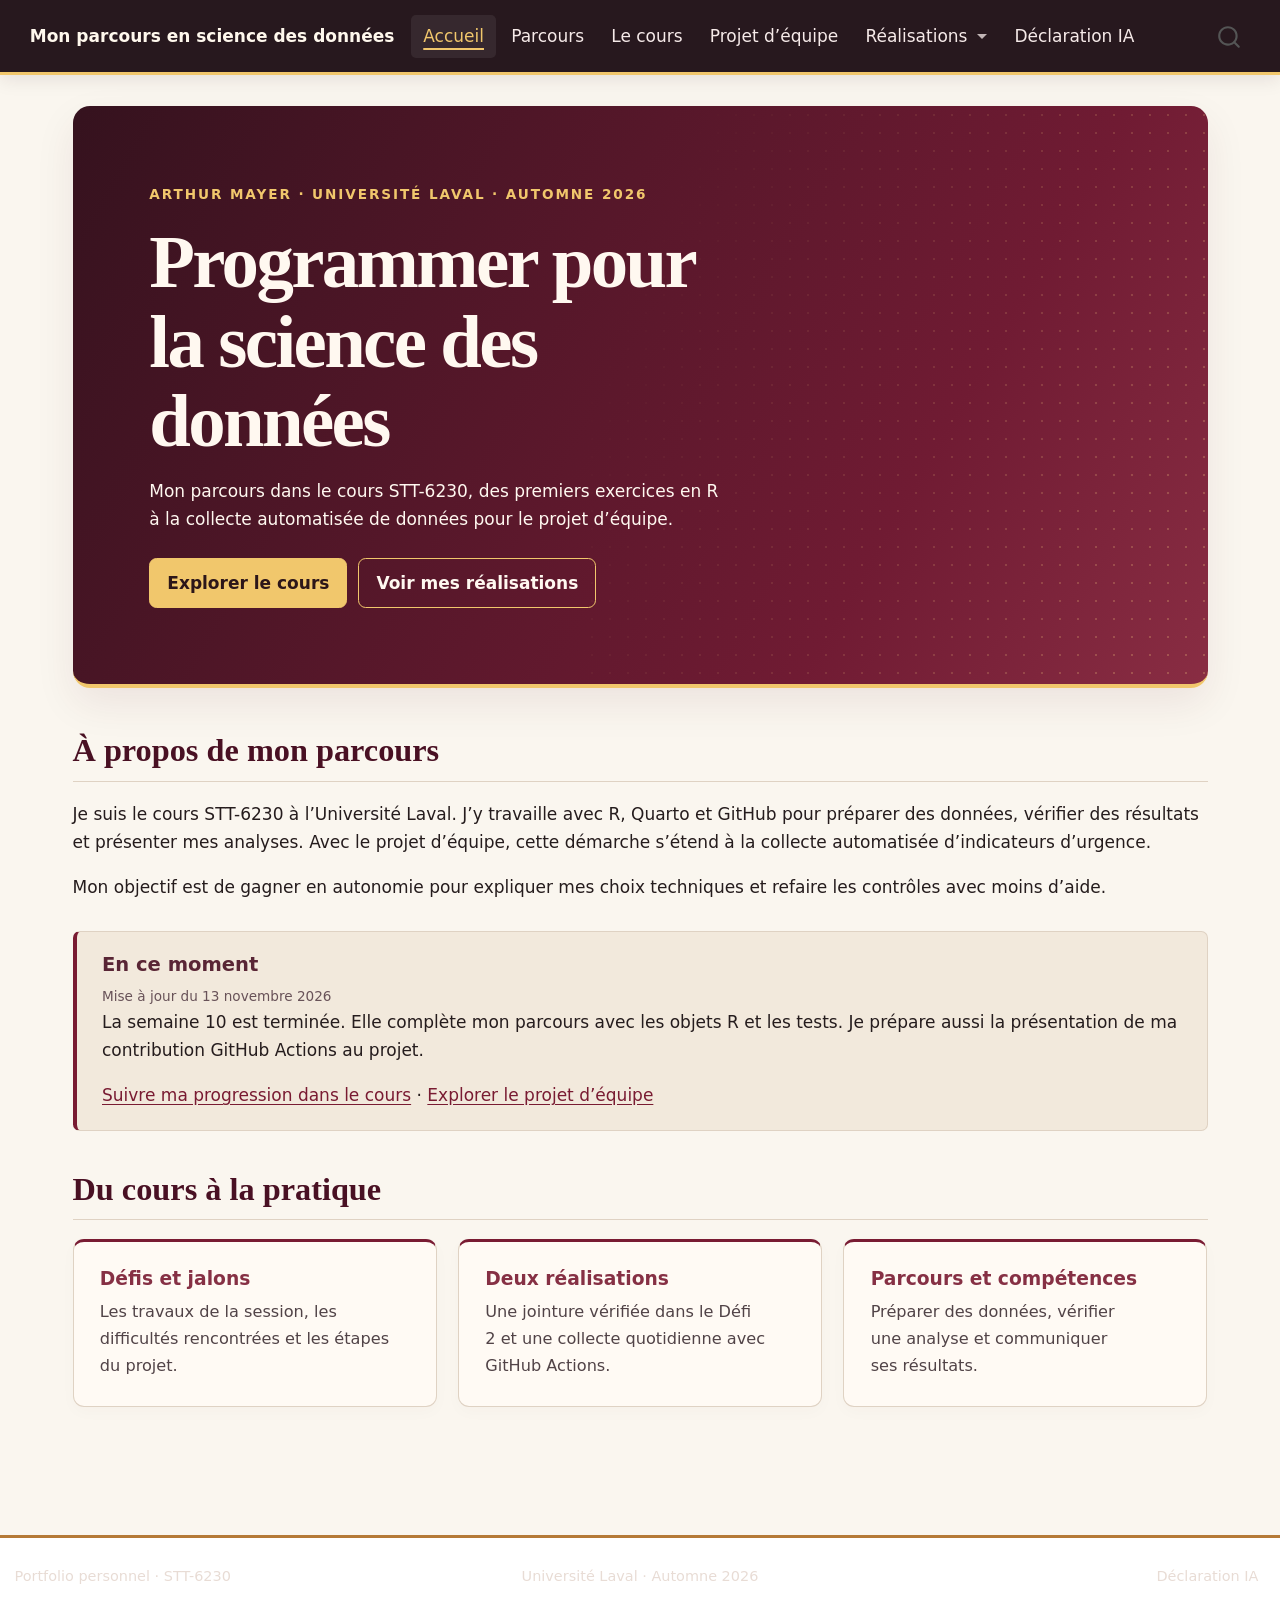
==== commit 71b13908: "test, sections interactives" ====
--- a/docs/index.html
+++ b/docs/index.html
@@ -101,6 +101,10 @@
     <a class="nav-link" href="./pages/cours.html"> 
 <span class="menu-text">Le cours</span></a>
   </li>  
+  <li class="nav-item">
+    <a class="nav-link" href="./pages/projet.html"> 
+<span class="menu-text">Projet d’équipe</span></a>
+  </li>  
   <li class="nav-item dropdown ">
     <a class="nav-link dropdown-toggle" href="#" id="nav-menu-réalisations" role="link" data-bs-toggle="dropdown" aria-expanded="false">
  <span class="menu-text">Réalisations</span>
@@ -164,7 +168,7 @@
 <p>Mise à jour du 13 novembre 2026</p>
 </div>
 <p>La semaine 10 est terminée. Elle complète mon parcours avec les objets R et les tests. Je prépare aussi la présentation de ma contribution GitHub Actions au projet.</p>
-<p><a href="./pages/cours.html">Suivre ma progression dans le cours</a></p>
+<p><a href="./pages/cours.html">Suivre ma progression dans le cours</a> · <a href="./pages/projet.html">Explorer le projet d’équipe</a></p>
 </section>
 </section>
 <section id="du-cours-à-la-pratique" class="level2">
--- a/docs/assets/styles.css
+++ b/docs/assets/styles.css
@@ -379,3 +379,90 @@
 @media (max-width: 720px) {
   .realisations-grid { grid-template-columns: 1fr; }
 }
+
+
+/* Cartes filtrables du cours. */
+[hidden] { display: none !important; }
+.filtre-boutons { display: flex; gap: .5rem; flex-wrap: wrap; }
+.filtre-boutons button {
+  border: 1px solid var(--line);
+  border-radius: 2rem;
+  padding: .5rem 1rem;
+  background: #fffaf4;
+  color: var(--wine-dark);
+  font: inherit;
+  cursor: pointer;
+}
+.filtre-boutons button[aria-pressed="true"] {
+  background: var(--wine-dark);
+  color: #fff8f0;
+  border-color: var(--wine-dark);
+}
+.filtre-boutons button:hover { border-color: var(--wine); }
+.filtre-compteur { color: #685258; font-size: .85rem; margin-top: .7rem; }
+.semaines-grid { display: grid; grid-template-columns: repeat(2, minmax(0, 1fr)); gap: 1rem; }
+.semaine-carte {
+  min-width: 0;
+  padding: 1.3rem;
+  border: 1px solid var(--line);
+  border-top: 3px solid #b57a37;
+  border-radius: .6rem;
+  background: #fffaf4;
+}
+.semaine-carte h3 { margin-top: 0; }
+.semaine-themes { color: var(--wine); font-size: .78rem; font-weight: 700; }
+.semaine-carte details { border-top: 1px solid var(--line); padding-top: .7rem; }
+.semaine-carte summary { color: var(--wine); font-weight: 650; cursor: pointer; }
+.semaine-carte details > p { font-size: .85rem; }
+.semaine-carte pre { max-width: 100%; overflow-x: auto; font-size: .8rem; }
+
+/* Démonstration de jointure. */
+.jointure-demo { padding: 1.3rem; border: 1px solid var(--line); border-radius: .7rem; background: #fffaf4; }
+.demo-tables { display: grid; grid-template-columns: repeat(2, minmax(0, 1fr)); gap: 1.25rem; }
+.demo-tables > div { min-width: 0; }
+.demo-tables table { width: 100%; }
+.demo-tables th, .demo-tables td { padding: .5rem; }
+.demo-cle { border: 1px solid var(--line); padding: 1rem; border-radius: .4rem; }
+.demo-cle legend { float: none; width: auto; padding: 0 .3rem; font-size: 1rem; font-weight: 700; }
+.demo-cle label { display: inline-block; margin: .3rem 1rem .3rem 0; cursor: pointer; }
+.demo-doublon { display: block; margin-block: 1rem; cursor: pointer; }
+.jointure-demo input { accent-color: var(--wine); }
+.demo-statut { padding: 1rem; border-left: 4px solid #617246; background: #edf0e4; font-weight: 700; }
+.demo-statut[data-etat="alerte"] { border-color: #a54b25; background: #f9eadc; }
+.demo-resultat { max-width: 100%; overflow-x: auto; }
+.demo-resultat table { min-width: 35rem; width: 100%; }
+.demo-resultat .jointure-incoherente td { background: #f8e0dc; }
+.jointure-demo pre { padding: 1rem; background: #f2e9dc; border-radius: .4rem; overflow-x: auto; }
+.jointure-demo caption { font-size: .85rem; }
+
+/* Parcours du projet. */
+.projet-parcours { list-style: none; counter-reset: projet; padding-left: 0; margin-block: 2rem; }
+.projet-parcours > .projet-etape {
+  counter-increment: projet;
+  position: relative;
+  border-left: 2px solid #b57a37;
+  padding: 0 0 2rem 2.25rem;
+  margin-left: 1rem;
+}
+.projet-parcours > .projet-etape::before {
+  content: counter(projet);
+  position: absolute;
+  left: -1rem;
+  top: 0;
+  width: 2rem;
+  height: 2rem;
+  display: grid;
+  place-items: center;
+  background: var(--wine-dark);
+  color: var(--gold);
+  border-radius: 50%;
+  font-weight: 700;
+}
+.projet-parcours > .projet-etape:last-child { border-left-color: transparent; padding-bottom: 0; }
+.projet-parcours h3 { margin-top: 0; padding-top: .2rem; }
+@media (max-width: 720px) {
+  .semaines-grid, .demo-tables { grid-template-columns: 1fr; }
+  .demo-tables table { display: table; }
+  .demo-tables th, .demo-tables td { min-width: 0; }
+  .jointure-demo { padding: .9rem; }
+}
